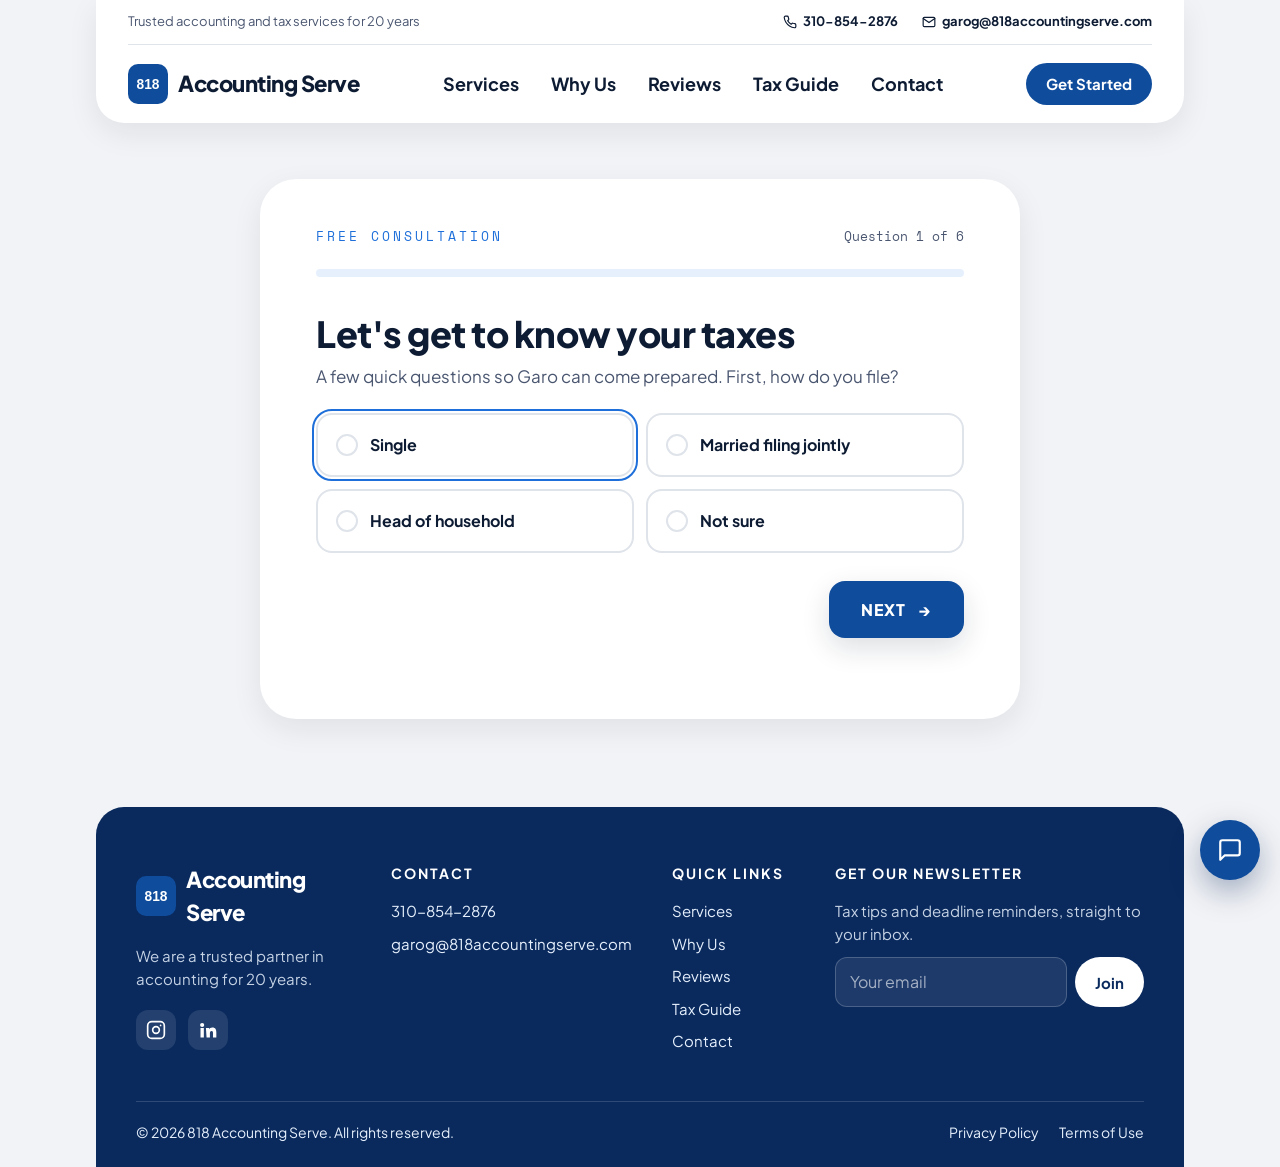
==== pages/consultation.html @ d9c1155b "landing page  work" ====
<!DOCTYPE html>
<html lang="en">
<head>
  <meta charset="UTF-8">
  <meta name="viewport" content="width=device-width, initial-scale=1.0">
  <title>Free Consultation | 818 Accounting Serve</title>
  <meta name="description" content="Answer a few quick questions and Garo will reach out about your free tax consultation.">
  <link rel="icon" href="../src/img/logo.svg" type="image/svg+xml">
  <link rel="preconnect" href="https://fonts.googleapis.com">
  <link rel="preconnect" href="https://fonts.gstatic.com" crossorigin>
  <link href="https://fonts.googleapis.com/css2?family=Plus+Jakarta+Sans:wght@500;600;700;800&family=Caveat+Brush&family=Space+Mono&display=swap" rel="stylesheet">
  <link rel="stylesheet" href="../src/css/styles.css">
</head>
<body>
  <div class="wrap">

    <!-- Header -->
    <header class="header">
      <div class="topbar">
        <span>Trusted accounting and tax services for 20 years</span>
        <div class="contact">
          <a href="tel:+13108542876">
            <svg viewBox="0 0 24 24" fill="none" stroke="currentColor" stroke-width="2" stroke-linecap="round" stroke-linejoin="round"><path d="M22 16.9v3a2 2 0 0 1-2.2 2 19.8 19.8 0 0 1-8.6-3.1 19.5 19.5 0 0 1-6-6A19.8 19.8 0 0 1 2.1 4.2 2 2 0 0 1 4.1 2h3a2 2 0 0 1 2 1.7c.1 1 .4 1.9.7 2.8a2 2 0 0 1-.5 2.1L8 9.9a16 16 0 0 0 6 6l1.3-1.3a2 2 0 0 1 2.1-.4c.9.3 1.8.6 2.8.7a2 2 0 0 1 1.7 2z"/></svg>
            310-854-2876
          </a>
          <a href="mailto:garog@818accountingserve.com">
            <svg viewBox="0 0 24 24" fill="none" stroke="currentColor" stroke-width="2" stroke-linecap="round" stroke-linejoin="round"><rect x="2" y="4" width="20" height="16" rx="2"/><path d="m22 6-10 7L2 6"/></svg>
            garog@818accountingserve.com
          </a>
        </div>
      </div>
      <div class="navbar">
        <a class="logo" href="../index.html">
          <img src="../src/img/logo.svg" alt="">
          Accounting Serve
        </a>
        <nav class="menu">
          <a href="services.html">Services</a>
          <a href="why-us.html">Why Us</a>
          <a href="reviews.html">Reviews</a>
          <a href="tax-guide.html">Tax Guide</a>
          <a href="contact.html">Contact</a>
        </nav>
        <a class="pill" href="contact.html">Get Started</a>
      </div>
    </header>

    <!-- Free consultation questionnaire (logic in src/js/consultation.js) -->
    <section class="section page-top">
      <div class="quiz">
        <div class="quiz-top">
          <div class="eyebrow">Free Consultation</div>
          <div class="quiz-count" id="quiz-count" aria-live="polite">Question 1 of 7</div>
        </div>
        <div class="quiz-progress" aria-hidden="true"><span id="quiz-bar"></span></div>

        <form id="quiz-form" novalidate>

          <fieldset class="step is-active" data-step="filing">
            <legend><h1>Let's get to know your taxes</h1></legend>
            <p class="step-lead">A few quick questions so Garo can come prepared. First, how do you file?</p>
            <div class="choices">
              <label class="choice"><input type="radio" name="filing" value="Single"><span>Single</span></label>
              <label class="choice"><input type="radio" name="filing" value="Married filing jointly"><span>Married filing jointly</span></label>
              <label class="choice"><input type="radio" name="filing" value="Head of household"><span>Head of household</span></label>
              <label class="choice"><input type="radio" name="filing" value="Not sure"><span>Not sure</span></label>
            </div>
            <div class="step-actions"><button class="btn primary" type="button" data-next>Next <span aria-hidden="true">&rarr;</span></button></div>
          </fieldset>

          <fieldset class="step" data-step="work">
            <legend><h2>How do you earn your income?</h2></legend>
            <div class="choices">
              <label class="choice"><input type="radio" name="work" value="Employee"><span>Employee<small>I get a W-2</small></span></label>
              <label class="choice"><input type="radio" name="work" value="Business owner"><span>Business owner<small>Self-employed, freelance or 1099</small></span></label>
              <label class="choice"><input type="radio" name="work" value="Both"><span>Both<small>A job plus a business or side gig</small></span></label>
              <label class="choice"><input type="radio" name="work" value="Retired or other"><span>Retired or other<small>Pension, Social Security, investments</small></span></label>
            </div>
            <div class="step-actions"><button class="btn primary" type="button" data-next>Next <span aria-hidden="true">&rarr;</span></button></div>
          </fieldset>

          <fieldset class="step" data-step="business" data-if-work="Business owner|Both">
            <legend><h2>How is your business set up?</h2></legend>
            <div class="choices">
              <label class="choice"><input type="radio" name="business" value="Sole proprietor"><span>Sole proprietor</span></label>
              <label class="choice"><input type="radio" name="business" value="LLC"><span>LLC</span></label>
              <label class="choice"><input type="radio" name="business" value="S corporation"><span>S corporation</span></label>
              <label class="choice"><input type="radio" name="business" value="Partnership or C corporation"><span>Partnership or C corporation</span></label>
              <label class="choice"><input type="radio" name="business" value="Not sure"><span>Not sure</span></label>
            </div>
            <div class="step-actions"><button class="btn primary" type="button" data-next>Next <span aria-hidden="true">&rarr;</span></button></div>
          </fieldset>

          <fieldset class="step" data-step="income">
            <legend><h2>Roughly what is your yearly household income?</h2></legend>
            <p class="step-lead">Slide to your best guess. It does not need to be exact.</p>
            <output class="income-value" id="income-value" for="income">$75,000</output>
            <input class="slider" type="range" id="income" name="income" min="0" max="500000" step="5000" value="75000" aria-label="Yearly household income">
            <div class="slider-scale" aria-hidden="true"><span>$0</span><span>$250k</span><span>$500k+</span></div>
            <div class="estimate">
              <div><small>Estimated federal income tax</small><strong id="est-tax">$0</strong></div>
              <div><small>Top tax bracket</small><strong id="est-bracket">0%</strong></div>
              <div><small>Effective rate</small><strong id="est-rate">0%</strong></div>
            </div>
            <p class="estimate-note" id="est-note">Rough estimate using the 2026 standard deduction, before credits. California tax is not included.</p>
            <div class="step-actions"><button class="btn primary" type="button" data-next>Next <span aria-hidden="true">&rarr;</span></button></div>
          </fieldset>

          <fieldset class="step" data-step="help">
            <legend><h2>What can Garo help you with?</h2></legend>
            <p class="step-lead">Pick all that apply.</p>
            <div class="choices">
              <label class="choice"><input type="checkbox" name="help" value="Tax preparation"><span>Tax preparation</span></label>
              <label class="choice"><input type="checkbox" name="help" value="Tax planning"><span>Lowering next year's taxes</span></label>
              <label class="choice"><input type="checkbox" name="help" value="Bookkeeping"><span>Bookkeeping</span></label>
              <label class="choice"><input type="checkbox" name="help" value="Payroll"><span>Payroll</span></label>
              <label class="choice"><input type="checkbox" name="help" value="IRS or FTB letter"><span>An IRS or FTB letter</span></label>
              <label class="choice"><input type="checkbox" name="help" value="Something else"><span>Something else</span></label>
            </div>
            <div class="step-actions"><button class="btn primary" type="button" data-next>Next <span aria-hidden="true">&rarr;</span></button></div>
          </fieldset>

          <fieldset class="step" data-step="plans">
            <legend><h2>Any big plans in the next year?</h2></legend>
            <p class="step-lead">Big life changes often mean tax savings. Pick all that apply.</p>
            <div class="choices">
              <label class="choice"><input type="checkbox" name="plans" value="Buying a home"><span>Buying a home</span></label>
              <label class="choice"><input type="checkbox" name="plans" value="Starting or growing a business"><span>Starting or growing a business</span></label>
              <label class="choice"><input type="checkbox" name="plans" value="Buying a vehicle or equipment for work"><span>Buying a vehicle or equipment for work</span></label>
              <label class="choice"><input type="checkbox" name="plans" value="Saving for retirement"><span>Saving for retirement</span></label>
              <label class="choice"><input type="checkbox" name="plans" value="Getting married or having a child"><span>Getting married or having a child</span></label>
              <label class="choice"><input type="checkbox" name="plans" value="Selling property or investments"><span>Selling property or investments</span></label>
              <label class="choice"><input type="checkbox" name="plans" value="None of these" data-exclusive><span>None of these</span></label>
            </div>
            <div class="step-actions"><button class="btn primary" type="button" data-next>Next <span aria-hidden="true">&rarr;</span></button></div>
          </fieldset>

          <fieldset class="step" data-step="contact">
            <legend><h2>Where can Garo reach you?</h2></legend>
            <p class="step-lead">Garo will follow up within one business day.</p>
            <div class="form">
              <label>Name
                <input type="text" name="name" autocomplete="name" required>
              </label>
              <label>Email
                <input type="email" name="email" autocomplete="email" required>
              </label>
              <label>Phone <span class="optional">(optional)</span>
                <input type="tel" name="phone" autocomplete="tel">
              </label>
              <label>Anything else Garo should know? <span class="optional">(optional)</span>
                <textarea name="notes"></textarea>
              </label>
            </div>
            <div class="step-actions"><button class="btn primary" type="submit">Send to Garo <span aria-hidden="true">&rarr;</span></button></div>
          </fieldset>

          <div class="step" data-step="done" tabindex="-1">
            <h2>Almost done!</h2>
            <div class="script">thank you</div>
            <p class="step-lead">Your email app should now be open with your answers filled in. Press <strong>send</strong> so they reach Garo.</p>
            <p class="step-lead">Nothing opened? Email <a href="mailto:garog@818accountingserve.com">garog@818accountingserve.com</a> or call <a href="tel:+13108542876">310-854-2876</a>.</p>
            <div class="step-actions"><a class="btn" href="../index.html">Back to Home</a></div>
          </div>

          <p class="quiz-error" id="quiz-error" aria-live="polite"></p>
          <button class="quiz-back" type="button" id="quiz-back" hidden><span aria-hidden="true">&larr;</span> Back</button>
        </form>
      </div>
    </section>
  </div>

  <!-- Footer -->
  <div class="wrap">
    <footer class="footer">
      <div class="footer-grid">
        <div>
          <a class="logo" href="../index.html">
            <img src="../src/img/logo.svg" alt="">
            Accounting Serve
          </a>
          <p>We are a trusted partner in accounting for 20 years.</p>
          <div class="social">
            <a href="https://www.instagram.com/" target="_blank" rel="noopener" aria-label="Instagram">
              <svg viewBox="0 0 24 24" fill="none" stroke="currentColor" stroke-width="2" stroke-linecap="round" stroke-linejoin="round"><rect x="2" y="2" width="20" height="20" rx="5"/><circle cx="12" cy="12" r="4"/><path d="M17.5 6.5h.01"/></svg>
            </a>
            <a href="https://www.linkedin.com/" target="_blank" rel="noopener" aria-label="LinkedIn">
              <svg viewBox="0 0 24 24" fill="currentColor"><path d="M4.98 3.5a2.5 2.5 0 1 1 0 5 2.5 2.5 0 0 1 0-5zM3 9.5h4V21H3zM9.5 9.5h3.8v1.6h.1c.5-1 1.8-2 3.8-2 4 0 4.8 2.6 4.8 6V21h-4v-5.1c0-1.2 0-2.8-1.7-2.8s-2 1.3-2 2.7V21h-4z"/></svg>
            </a>
          </div>
        </div>
        <div>
          <h4>Contact</h4>
          <ul>
            <li><a href="tel:+13108542876">310-854-2876</a></li>
            <li><a href="mailto:garog@818accountingserve.com">garog@818accountingserve.com</a></li>
          </ul>
        </div>
        <div>
          <h4>Quick Links</h4>
          <ul>
            <li><a href="services.html">Services</a></li>
            <li><a href="why-us.html">Why Us</a></li>
            <li><a href="reviews.html">Reviews</a></li>
            <li><a href="tax-guide.html">Tax Guide</a></li>
            <li><a href="contact.html">Contact</a></li>
          </ul>
        </div>
        <div>
          <h4>Get Our Newsletter</h4>
          <p>Tax tips and deadline reminders, straight to your inbox.</p>
          <form class="newsletter" id="newsletter-form">
            <input type="email" name="email" placeholder="Your email" aria-label="Your email" required>
            <button class="pill" type="submit">Join</button>
          </form>
        </div>
      </div>
      <div class="footer-bottom">
        <span>&copy; <span id="year">2026</span> 818 Accounting Serve. All rights reserved.</span>
        <nav>
          <a href="privacy.html">Privacy Policy</a>
          <a href="terms.html">Terms of Use</a>
        </nav>
      </div>
    </footer>
  </div>

  <script src="../src/js/main.js"></script>
  <script src="../src/js/chat.js"></script>
  <script src="../src/js/consultation.js"></script>
</body>
</html>
---- src/css/styles.css ----
/* 818 Accounting Serve: shared styles */

:root {
  --page: #f2f3f6;
  --white: #ffffff;
  --ink: #0d1b33;
  --muted: #4a5670;
  --blue-900: #0a2a5e;
  --blue-700: #0f4c9c;
  --blue-500: #1e6fd9;
  --blue-300: #6fa8f0;
  --blue-100: #e6f0fc;
  --line: #dfe3ea;
  --shadow: 0 10px 30px rgba(13, 27, 51, 0.08);
  --radius: 20px;
}

* { box-sizing: border-box; margin: 0; padding: 0; }

html { scroll-behavior: smooth; }

body {
  font-family: "Plus Jakarta Sans", system-ui, -apple-system, "Segoe UI", Roboto, sans-serif;
  background: var(--page);
  color: var(--ink);
  line-height: 1.5;
  overflow-x: hidden;
}

a { color: inherit; text-decoration: none; }

.wrap {
  max-width: 1120px;
  margin: 0 auto;
  padding: 0 16px;
}

/* ---------- Header ---------- */
.header {
  background: var(--white);
  border-radius: 0 0 28px 28px;
  box-shadow: var(--shadow);
  padding: 0 32px;
}
.topbar {
  display: flex;
  justify-content: space-between;
  align-items: center;
  gap: 16px;
  padding: 12px 0;
  border-bottom: 1px solid var(--line);
  font-size: 13px;
  color: var(--muted);
}
.topbar .contact { display: flex; gap: 24px; font-weight: 700; color: var(--ink); }
.topbar .contact a { display: inline-flex; align-items: center; gap: 6px; }
.topbar .contact a:hover { color: var(--blue-500); }
.topbar svg { width: 14px; height: 14px; }

.navbar {
  display: flex;
  justify-content: space-between;
  align-items: center;
  padding: 18px 0;
}
.logo {
  display: flex;
  align-items: center;
  gap: 10px;
  font-weight: 800;
  font-size: 22px;
  letter-spacing: -0.5px;
}
.logo img { width: 40px; height: 40px; }
.menu { display: flex; gap: 32px; font-weight: 700; font-size: 18px; }
.menu a:hover { color: var(--blue-500); }

.pill {
  display: inline-block;
  font-weight: 700;
  font-size: 15px;
  padding: 10px 20px;
  border-radius: 999px;
  background: var(--blue-700);
  color: var(--white);
  border: 0;
  cursor: pointer;
  font-family: inherit;
}
.pill:hover { background: var(--blue-500); }

/* ---------- Hero ---------- */
.hero {
  margin-top: 24px;
  background: var(--white);
  border-radius: 36px;
  box-shadow: var(--shadow);
  display: grid;
  grid-template-columns: 1.15fr 1fr;
  align-items: center;
  gap: 48px;
  padding: 64px 56px;
}
.hero h1 {
  font-size: clamp(40px, 5.6vw, 66px);
  font-weight: 800;
  line-height: 1.02;
  letter-spacing: -2px;
}
.script {
  font-family: "Caveat Brush", cursive;
  color: var(--blue-500);
  font-size: clamp(44px, 6vw, 72px);
  line-height: 1.1;
  margin: 12px 0 16px;
  transform: rotate(-3deg);
  display: inline-block;
}
.hero p {
  color: var(--muted);
  font-size: 18px;
  line-height: 1.6;
  max-width: 460px;
  margin-bottom: 32px;
}
.hero-actions { display: flex; flex-wrap: wrap; gap: 16px; }

.btn {
  display: inline-flex;
  align-items: center;
  gap: 12px;
  padding: 18px 32px;
  border-radius: 16px;
  background: var(--white);
  box-shadow: 0 10px 28px rgba(13, 27, 51, 0.14);
  font-weight: 800;
  font-size: 16px;
  letter-spacing: 1px;
  text-transform: uppercase;
  transition: transform 0.2s ease, box-shadow 0.2s ease;
  border: 0;
  cursor: pointer;
  font-family: inherit;
  color: var(--ink);
}
.btn:hover { transform: translateY(-2px); box-shadow: 0 14px 34px rgba(13, 27, 51, 0.18); }
.btn.primary { background: var(--blue-700); color: var(--white); }
.btn.primary:hover { background: var(--blue-500); }

/* services panel on the right of the hero */
.panel {
  background: linear-gradient(160deg, var(--blue-900), var(--blue-700) 60%, var(--blue-500));
  color: var(--white);
  border-radius: 28px;
  padding: 32px;
  box-shadow: 0 24px 50px rgba(10, 42, 94, 0.28);
}
.panel .mono {
  font-family: "Space Mono", monospace;
  font-size: 13px;
  letter-spacing: 3px;
  opacity: 0.8;
  margin-bottom: 8px;
}
.panel h2 { font-size: 26px; font-weight: 800; margin-bottom: 20px; }
.panel ul { list-style: none; display: grid; gap: 12px; }
.panel li a {
  display: flex;
  align-items: center;
  gap: 14px;
  padding: 14px 16px;
  border-radius: 14px;
  background: rgba(255, 255, 255, 0.1);
  border: 1px solid rgba(255, 255, 255, 0.16);
  font-weight: 700;
  transition: background 0.2s ease;
}
.panel li a:hover { background: rgba(255, 255, 255, 0.18); }
.panel li svg { width: 22px; height: 22px; flex-shrink: 0; }
.panel li span { margin-left: auto; opacity: 0.7; }

/* ---------- Sections ---------- */
.section { margin-top: 88px; }
.section-head { padding-left: 20px; margin-bottom: 32px; max-width: 720px; }
.eyebrow {
  font-family: "Space Mono", monospace;
  font-size: 13px;
  letter-spacing: 3px;
  text-transform: uppercase;
  color: var(--blue-500);
  margin-bottom: 8px;
}
.section-head h2 {
  font-size: clamp(32px, 4.5vw, 48px);
  font-weight: 800;
  letter-spacing: -1px;
  line-height: 1.1;
  margin-bottom: 12px;
}
.section-head p { color: var(--muted); font-size: 18px; }

/* subpages: the section title is the page heading */
.section.page-top { margin-top: 56px; }
.section-head h1 {
  font-size: clamp(36px, 5.5vw, 56px);
  font-weight: 800;
  letter-spacing: -1.5px;
  line-height: 1.05;
  margin-bottom: 12px;
}
.card[id] { scroll-margin-top: 24px; }
.card:target { outline: 3px solid var(--blue-500); }

.grid { display: grid; gap: 24px; }
.grid.three { grid-template-columns: repeat(3, 1fr); }
.grid.four { grid-template-columns: repeat(4, 1fr); }

.card {
  background: var(--white);
  border-radius: var(--radius);
  box-shadow: var(--shadow);
  padding: 28px 24px;
}
.card .icon {
  width: 48px;
  height: 48px;
  border-radius: 14px;
  background: var(--blue-100);
  color: var(--blue-700);
  display: grid;
  place-items: center;
  margin-bottom: 20px;
}
.card .icon svg { width: 24px; height: 24px; }
.card h3 { font-size: 20px; margin-bottom: 8px; }
.card p { color: var(--muted); }

/* why choose: big statement cards like the feature row */
.why .card { min-height: 230px; }
.why .card p.big {
  font-size: 21px;
  font-weight: 700;
  line-height: 1.2;
  color: var(--muted);
}
.why .card p.big b { color: var(--blue-700); font-weight: 800; }
.why .card:nth-child(even) p.big b { color: var(--blue-500); }

/* testimonials */
.quote { display: flex; flex-direction: column; gap: 20px; }
.stars { color: var(--blue-500); letter-spacing: 3px; font-size: 18px; }
.quote blockquote { font-size: 17px; line-height: 1.6; color: var(--ink); }
.quote .who { margin-top: auto; display: flex; align-items: center; gap: 12px; }
.quote .avatar {
  width: 40px;
  height: 40px;
  border-radius: 50%;
  background: var(--blue-100);
  color: var(--blue-700);
  display: grid;
  place-items: center;
  font-weight: 800;
}
.quote .who strong { display: block; font-size: 15px; }
.quote .who small { color: var(--muted); }

/* contact call to action */
.cta {
  background: var(--white);
  border-radius: 36px;
  box-shadow: var(--shadow);
  display: grid;
  grid-template-columns: 1fr 1.2fr;
  gap: 48px;
  padding: 56px;
}
.cta h2 { font-size: clamp(32px, 4.5vw, 46px); font-weight: 800; letter-spacing: -1px; line-height: 1.1; }
.cta .script { font-size: clamp(36px, 5vw, 54px); }
.cta p { color: var(--muted); font-size: 17px; margin-bottom: 24px; }
.cta .details { list-style: none; display: grid; gap: 12px; font-weight: 700; }
.cta .details a { display: inline-flex; align-items: center; gap: 10px; }
.cta .details a:hover { color: var(--blue-500); }
.cta .details svg { width: 18px; height: 18px; color: var(--blue-700); }

.form { display: grid; gap: 16px; }
.form label { font-weight: 700; font-size: 14px; display: grid; gap: 6px; }
.form input,
.form textarea {
  font: inherit;
  font-weight: 500;
  padding: 14px 16px;
  border-radius: 12px;
  border: 1px solid var(--line);
  background: var(--page);
  color: var(--ink);
}
.form input:focus,
.form textarea:focus { outline: 2px solid var(--blue-500); border-color: transparent; background: var(--white); }
.form textarea { min-height: 140px; resize: vertical; }
.form .btn { justify-self: start; }
.form-note { font-size: 14px; color: var(--muted); min-height: 1em; }

/* ---------- Footer ---------- */
.footer {
  margin-top: 88px;
  background: var(--blue-900);
  color: var(--white);
  border-radius: 28px 28px 0 0;
  padding: 56px 40px 24px;
}
.footer-grid {
  display: grid;
  grid-template-columns: 1.4fr 1fr 0.8fr 1.3fr;
  gap: 40px;
}
.footer .logo { margin-bottom: 16px; }
.footer p { color: var(--blue-100); opacity: 0.85; font-size: 15px; }
.footer h4 { font-size: 14px; letter-spacing: 2px; text-transform: uppercase; margin-bottom: 16px; }
.footer ul { list-style: none; display: grid; gap: 10px; font-size: 15px; color: var(--blue-100); }
.footer ul a:hover { color: var(--white); text-decoration: underline; }

.social { display: flex; gap: 12px; margin-top: 20px; }
.social a {
  width: 40px;
  height: 40px;
  border-radius: 12px;
  background: rgba(255, 255, 255, 0.1);
  display: grid;
  place-items: center;
}
.social a:hover { background: var(--blue-500); }
.social svg { width: 20px; height: 20px; }

.newsletter { display: flex; gap: 8px; margin-top: 12px; }
.newsletter input {
  flex: 1;
  min-width: 0;
  font: inherit;
  padding: 12px 14px;
  border-radius: 12px;
  border: 1px solid rgba(255, 255, 255, 0.2);
  background: rgba(255, 255, 255, 0.08);
  color: var(--white);
}
.newsletter input::placeholder { color: rgba(255, 255, 255, 0.6); }
.newsletter .pill { background: var(--white); color: var(--blue-900); }
.newsletter .pill:hover { background: var(--blue-100); }

.footer-bottom {
  margin-top: 48px;
  padding-top: 20px;
  border-top: 1px solid rgba(255, 255, 255, 0.15);
  display: flex;
  justify-content: space-between;
  flex-wrap: wrap;
  gap: 12px;
  font-size: 14px;
  color: var(--blue-100);
}
.footer-bottom nav { display: flex; gap: 20px; }
.footer-bottom a:hover { color: var(--white); text-decoration: underline; }

/* ---------- Legal pages ---------- */
.legal {
  margin-top: 24px;
  background: var(--white);
  border-radius: 36px;
  box-shadow: var(--shadow);
  padding: 56px;
}
.legal h1 { font-size: clamp(34px, 5vw, 48px); letter-spacing: -1px; margin-bottom: 8px; }
.legal .updated { color: var(--muted); margin-bottom: 32px; }
.legal h2 { font-size: 22px; margin: 28px 0 8px; }
.legal p, .legal li { color: var(--muted); font-size: 17px; line-height: 1.7; }
.legal ul { padding-left: 22px; }
.legal a { color: var(--blue-700); text-decoration: underline; }

/* ---------- Tax guide ---------- */
.guide section { scroll-margin-top: 24px; }
.guide li { margin-bottom: 6px; }
.guide li strong { color: var(--ink); }
.toc {
  background: var(--blue-100);
  border-radius: var(--radius);
  padding: 28px 32px;
  margin-bottom: 16px;
}
.toc h2 { margin: 0 0 12px; font-size: 14px; letter-spacing: 2px; text-transform: uppercase; color: var(--blue-700); }
.toc ol { padding-left: 22px; columns: 2; column-gap: 40px; }
.toc li { font-weight: 700; break-inside: avoid; }
.legal .toc a { color: var(--ink); text-decoration: none; }
.legal .toc a:hover { color: var(--blue-500); text-decoration: underline; }
.table-wrap { overflow-x: auto; margin: 12px 0 16px; border: 1px solid var(--line); border-radius: 14px; }
.guide table { width: 100%; border-collapse: collapse; font-size: 16px; }
.guide th, .guide td { text-align: left; padding: 12px 16px; border-bottom: 1px solid var(--line); vertical-align: top; }
.guide th { background: var(--page); font-weight: 800; }
.guide td { color: var(--muted); }
.guide tr:last-child td { border-bottom: 0; }
.guide td:first-child { font-weight: 700; color: var(--ink); white-space: nowrap; }
#preparer td:first-child { white-space: normal; }
.guide .disclaimer { font-size: 14px; margin-top: 16px; }

/* ---------- Chat assistant ---------- */
.chat { position: fixed; right: 20px; bottom: 20px; z-index: 50; }
.chat-toggle {
  width: 60px;
  height: 60px;
  border-radius: 50%;
  border: 0;
  background: var(--blue-700);
  color: var(--white);
  box-shadow: 0 12px 30px rgba(10, 42, 94, 0.35);
  display: grid;
  place-items: center;
  cursor: pointer;
}
.chat-toggle:hover { background: var(--blue-500); }
.chat-toggle svg { width: 26px; height: 26px; }
.chat-panel {
  position: absolute;
  right: 0;
  bottom: 76px;
  width: 360px;
  max-width: calc(100vw - 32px);
  height: 520px;
  max-height: calc(100vh - 120px);
  background: var(--white);
  border-radius: var(--radius);
  box-shadow: 0 24px 60px rgba(13, 27, 51, 0.25);
  display: flex;
  flex-direction: column;
  overflow: hidden;
}
.chat-panel[hidden] { display: none; }
.chat-head {
  display: flex;
  justify-content: space-between;
  align-items: center;
  gap: 12px;
  padding: 16px 18px;
  background: var(--blue-700);
  color: var(--white);
}
.chat-head strong { display: block; font-size: 16px; }
.chat-head small { font-size: 12px; opacity: 0.85; }
.chat-actions { display: flex; align-items: center; gap: 4px; }
.chat-close,
.chat-expand {
  width: 36px;
  height: 36px;
  border-radius: 10px;
  background: none;
  border: 0;
  color: var(--white);
  font-size: 28px;
  line-height: 1;
  cursor: pointer;
  display: grid;
  place-items: center;
}
.chat-close:hover,
.chat-expand:hover { background: rgba(255, 255, 255, 0.15); }
.chat-expand svg { width: 18px; height: 18px; }
.chat-expand .icon-shrink,
.chat.fullscreen .chat-expand .icon-expand { display: none; }
.chat.fullscreen .chat-expand .icon-shrink { display: block; }

/* full screen chat */
body.chat-locked { overflow: hidden; }
.chat.fullscreen .chat-toggle { display: none; }
.chat.fullscreen .chat-panel {
  position: fixed;
  inset: 0;
  width: 100%;
  max-width: none;
  height: 100%;
  max-height: none;
  border-radius: 0;
}
.chat.fullscreen .chat-log,
.chat.fullscreen .chat-form,
.chat.fullscreen .chat-note {
  width: 100%;
  max-width: 820px;
  margin: 0 auto;
}
.chat.fullscreen .chat-log { padding: 24px 16px; }
.chat.fullscreen .chat-msg { font-size: 16px; }
.chat.fullscreen .chat-form { border-top: 0; padding: 16px; }
.chat-log {
  flex: 1;
  overflow-y: auto;
  padding: 16px;
  display: flex;
  flex-direction: column;
  gap: 10px;
  background: var(--page);
}
.chat-msg {
  max-width: 85%;
  padding: 10px 14px;
  border-radius: 14px;
  font-size: 15px;
  line-height: 1.5;
  white-space: pre-wrap;
}
.chat-msg.assistant { align-self: flex-start; background: var(--white); border: 1px solid var(--line); }
.chat-msg.user { align-self: flex-end; background: var(--blue-700); color: var(--white); }
.chat-msg.pending { color: var(--muted); font-style: italic; }
.chat-form { display: flex; gap: 8px; padding: 12px; border-top: 1px solid var(--line); }
.chat-form input {
  flex: 1;
  min-width: 0;
  font: inherit;
  padding: 10px 14px;
  border-radius: 12px;
  border: 1px solid var(--line);
}
.chat-form input:focus { outline: 2px solid var(--blue-500); border-color: transparent; }
.chat-form .pill:disabled { opacity: 0.6; cursor: default; }
.chat-note { font-size: 12px; color: var(--muted); padding: 0 14px 12px; }
.chat-note a { color: var(--blue-700); font-weight: 700; }

/* ---------- Free consultation questionnaire ---------- */
.quiz {
  max-width: 760px;
  margin: 0 auto;
  background: var(--white);
  border-radius: 36px;
  box-shadow: var(--shadow);
  padding: 48px 56px;
  overflow: hidden;
}
.quiz-top { display: flex; justify-content: space-between; align-items: baseline; gap: 16px; }
.quiz-count { font-family: "Space Mono", monospace; font-size: 13px; color: var(--muted); white-space: nowrap; }
.quiz-progress { height: 8px; border-radius: 99px; background: var(--blue-100); margin: 14px 0 36px; overflow: hidden; }
.quiz-progress span {
  display: block;
  height: 100%;
  width: 0;
  border-radius: inherit;
  background: linear-gradient(90deg, var(--blue-700), var(--blue-500));
  transition: width 0.45s ease;
}
.quiz fieldset { border: 0; min-width: 0; }
.quiz legend { padding: 0; }
.quiz h1, .quiz h2 { font-size: clamp(26px, 4vw, 36px); font-weight: 800; letter-spacing: -0.5px; line-height: 1.15; margin-bottom: 10px; }
.step-lead { color: var(--muted); font-size: 17px; margin-bottom: 24px; }
.step-lead a { color: var(--blue-700); font-weight: 700; text-decoration: underline; }

.step { display: none; }
.step.is-active { display: block; animation: step-in 0.45s cubic-bezier(0.2, 0.8, 0.2, 1); }
.step.is-active.from-left { animation-name: step-in-left; }
@keyframes step-in { from { opacity: 0; transform: translateX(48px); } to { opacity: 1; transform: none; } }
@keyframes step-in-left { from { opacity: 0; transform: translateX(-48px); } to { opacity: 1; transform: none; } }
.step.is-active .choice { animation: choice-in 0.4s ease backwards; }
.step.is-active .choice:nth-child(2) { animation-delay: 0.05s; }
.step.is-active .choice:nth-child(3) { animation-delay: 0.1s; }
.step.is-active .choice:nth-child(4) { animation-delay: 0.15s; }
.step.is-active .choice:nth-child(5) { animation-delay: 0.2s; }
.step.is-active .choice:nth-child(6) { animation-delay: 0.25s; }
.step.is-active .choice:nth-child(7) { animation-delay: 0.3s; }
@keyframes choice-in { from { opacity: 0; transform: translateY(12px); } to { opacity: 1; transform: none; } }

.choices { display: grid; grid-template-columns: 1fr 1fr; gap: 12px; }
.choice { position: relative; cursor: pointer; }
.choice input { position: absolute; opacity: 0; pointer-events: none; }
.choice span {
  display: block;
  height: 100%;
  padding: 18px 20px 18px 52px;
  border: 2px solid var(--line);
  border-radius: 16px;
  font-weight: 700;
  transition: border-color 0.2s ease, background 0.2s ease, transform 0.2s ease;
}
.choice span::before {
  content: "";
  position: absolute;
  left: 20px;
  top: 21px;
  width: 18px;
  height: 18px;
  border: 2px solid var(--line);
  border-radius: 50%;
  background: var(--white);
  transition: all 0.2s ease;
}
.choice input[type="checkbox"] + span::before { border-radius: 6px; }
.choice small { display: block; font-weight: 500; font-size: 14px; color: var(--muted); margin-top: 2px; }
.choice:hover span { border-color: var(--blue-300); transform: translateY(-2px); }
.choice input:checked + span { border-color: var(--blue-500); background: var(--blue-100); }
.choice input:checked + span::before { border-color: var(--blue-500); background: var(--blue-500); box-shadow: inset 0 0 0 3px var(--white); }
.choice input:focus-visible + span { outline: 2px solid var(--blue-500); outline-offset: 2px; }

.income-value { display: block; font-size: clamp(40px, 7vw, 56px); font-weight: 800; color: var(--blue-700); letter-spacing: -1px; margin-bottom: 12px; }
.slider {
  --fill: 15%;
  -webkit-appearance: none;
  appearance: none;
  width: 100%;
  height: 10px;
  border-radius: 99px;
  background: linear-gradient(90deg, var(--blue-500) var(--fill), var(--blue-100) var(--fill));
  cursor: pointer;
}
.slider::-webkit-slider-thumb {
  -webkit-appearance: none;
  width: 30px;
  height: 30px;
  border-radius: 50%;
  background: var(--white);
  border: 4px solid var(--blue-700);
  box-shadow: 0 4px 14px rgba(13, 27, 51, 0.25);
  transition: transform 0.15s ease;
}
.slider::-moz-range-thumb {
  width: 22px;
  height: 22px;
  border-radius: 50%;
  background: var(--white);
  border: 4px solid var(--blue-700);
  box-shadow: 0 4px 14px rgba(13, 27, 51, 0.25);
}
.slider:active::-webkit-slider-thumb { transform: scale(1.15); }
.slider:focus-visible { outline: 2px solid var(--blue-500); outline-offset: 6px; }
.slider-scale { display: flex; justify-content: space-between; font-size: 13px; color: var(--muted); margin: 8px 0 24px; }
.estimate { display: grid; grid-template-columns: repeat(3, 1fr); gap: 12px; }
.estimate div { background: var(--page); border-radius: 16px; padding: 16px; }
.estimate small { display: block; font-size: 13px; color: var(--muted); }
.estimate strong { font-size: 24px; font-weight: 800; color: var(--ink); }
.estimate-note { font-size: 13px; color: var(--muted); margin-top: 10px; }

.quiz .form .optional { font-weight: 500; color: var(--muted); }
.step-actions { margin-top: 28px; display: flex; justify-content: flex-end; }
.quiz-error { color: #b42318; font-weight: 700; font-size: 14px; min-height: 1.5em; margin-top: 12px; }
.quiz-back {
  background: none;
  border: 0;
  font: inherit;
  font-weight: 700;
  color: var(--muted);
  cursor: pointer;
  padding: 6px 0;
}
.quiz-back:hover { color: var(--blue-500); }
.step[data-step="done"] { text-align: center; }
.step[data-step="done"] .script { font-size: clamp(40px, 6vw, 60px); }
.step[data-step="done"] .step-actions { justify-content: center; }

@media (prefers-reduced-motion: reduce) {
  .step.is-active, .step.is-active .choice { animation: none; }
  .quiz-progress span, .choice span { transition: none; }
}

/* ---------- Responsive ---------- */
@media (max-width: 960px) {
  .menu { display: none; }
  .hero, .cta { grid-template-columns: 1fr; padding: 48px 28px; }
  .grid.three, .grid.four { grid-template-columns: repeat(2, 1fr); }
  .footer-grid { grid-template-columns: 1fr 1fr; }
}
@media (max-width: 600px) {
  .header { padding: 0 20px; }
  .topbar { flex-direction: column; align-items: flex-start; gap: 6px; }
  .topbar .contact { flex-wrap: wrap; gap: 6px 18px; }
  .navbar .pill { display: none; }
  .hero, .cta, .legal { padding: 36px 20px; border-radius: 28px; }
  .panel { padding: 24px 20px; }
  .grid.three, .grid.four, .footer-grid { grid-template-columns: 1fr; }
  .why .card { min-height: 0; }
  .toc { padding: 24px 20px; }
  .toc ol { columns: 1; }
  .quiz { padding: 32px 20px; border-radius: 28px; }
  .choices, .estimate { grid-template-columns: 1fr; }
  .estimate div { display: flex; justify-content: space-between; align-items: center; }
  .section-head { padding-left: 4px; }
  .footer { padding: 40px 20px 24px; }
}
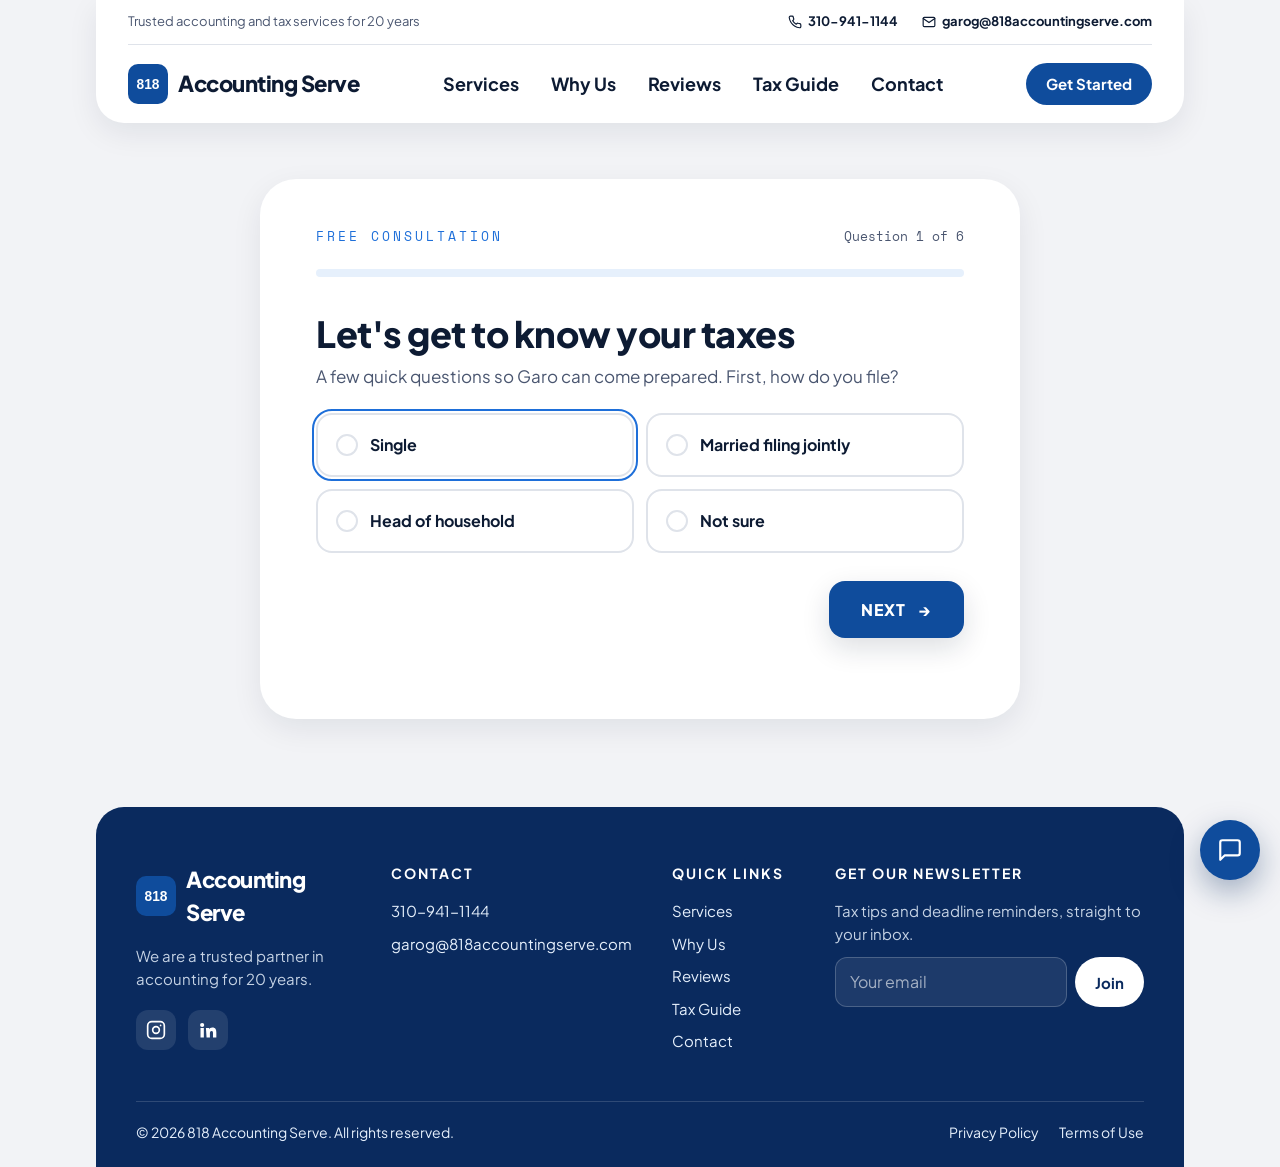
==== commit b1d29c98: "landing page" ====
--- a/pages/consultation.html
+++ b/pages/consultation.html
@@ -19,9 +19,9 @@
       <div class="topbar">
         <span>Trusted accounting and tax services for 20 years</span>
         <div class="contact">
-          <a href="tel:+13108542876">
+          <a href="tel:+13109411144">
             <svg viewBox="0 0 24 24" fill="none" stroke="currentColor" stroke-width="2" stroke-linecap="round" stroke-linejoin="round"><path d="M22 16.9v3a2 2 0 0 1-2.2 2 19.8 19.8 0 0 1-8.6-3.1 19.5 19.5 0 0 1-6-6A19.8 19.8 0 0 1 2.1 4.2 2 2 0 0 1 4.1 2h3a2 2 0 0 1 2 1.7c.1 1 .4 1.9.7 2.8a2 2 0 0 1-.5 2.1L8 9.9a16 16 0 0 0 6 6l1.3-1.3a2 2 0 0 1 2.1-.4c.9.3 1.8.6 2.8.7a2 2 0 0 1 1.7 2z"/></svg>
-            310-854-2876
+            310-941-1144
           </a>
           <a href="mailto:garog@818accountingserve.com">
             <svg viewBox="0 0 24 24" fill="none" stroke="currentColor" stroke-width="2" stroke-linecap="round" stroke-linejoin="round"><rect x="2" y="4" width="20" height="16" rx="2"/><path d="m22 6-10 7L2 6"/></svg>
@@ -159,7 +159,7 @@
             <h2>Almost done!</h2>
             <div class="script">thank you</div>
             <p class="step-lead">Your email app should now be open with your answers filled in. Press <strong>send</strong> so they reach Garo.</p>
-            <p class="step-lead">Nothing opened? Email <a href="mailto:garog@818accountingserve.com">garog@818accountingserve.com</a> or call <a href="tel:+13108542876">310-854-2876</a>.</p>
+            <p class="step-lead">Nothing opened? Email <a href="mailto:garog@818accountingserve.com">garog@818accountingserve.com</a> or call <a href="tel:+13109411144">310-941-1144</a>.</p>
             <div class="step-actions"><a class="btn" href="../index.html">Back to Home</a></div>
           </div>
 
@@ -192,7 +192,7 @@
         <div>
           <h4>Contact</h4>
           <ul>
-            <li><a href="tel:+13108542876">310-854-2876</a></li>
+            <li><a href="tel:+13109411144">310-941-1144</a></li>
             <li><a href="mailto:garog@818accountingserve.com">garog@818accountingserve.com</a></li>
           </ul>
         </div>
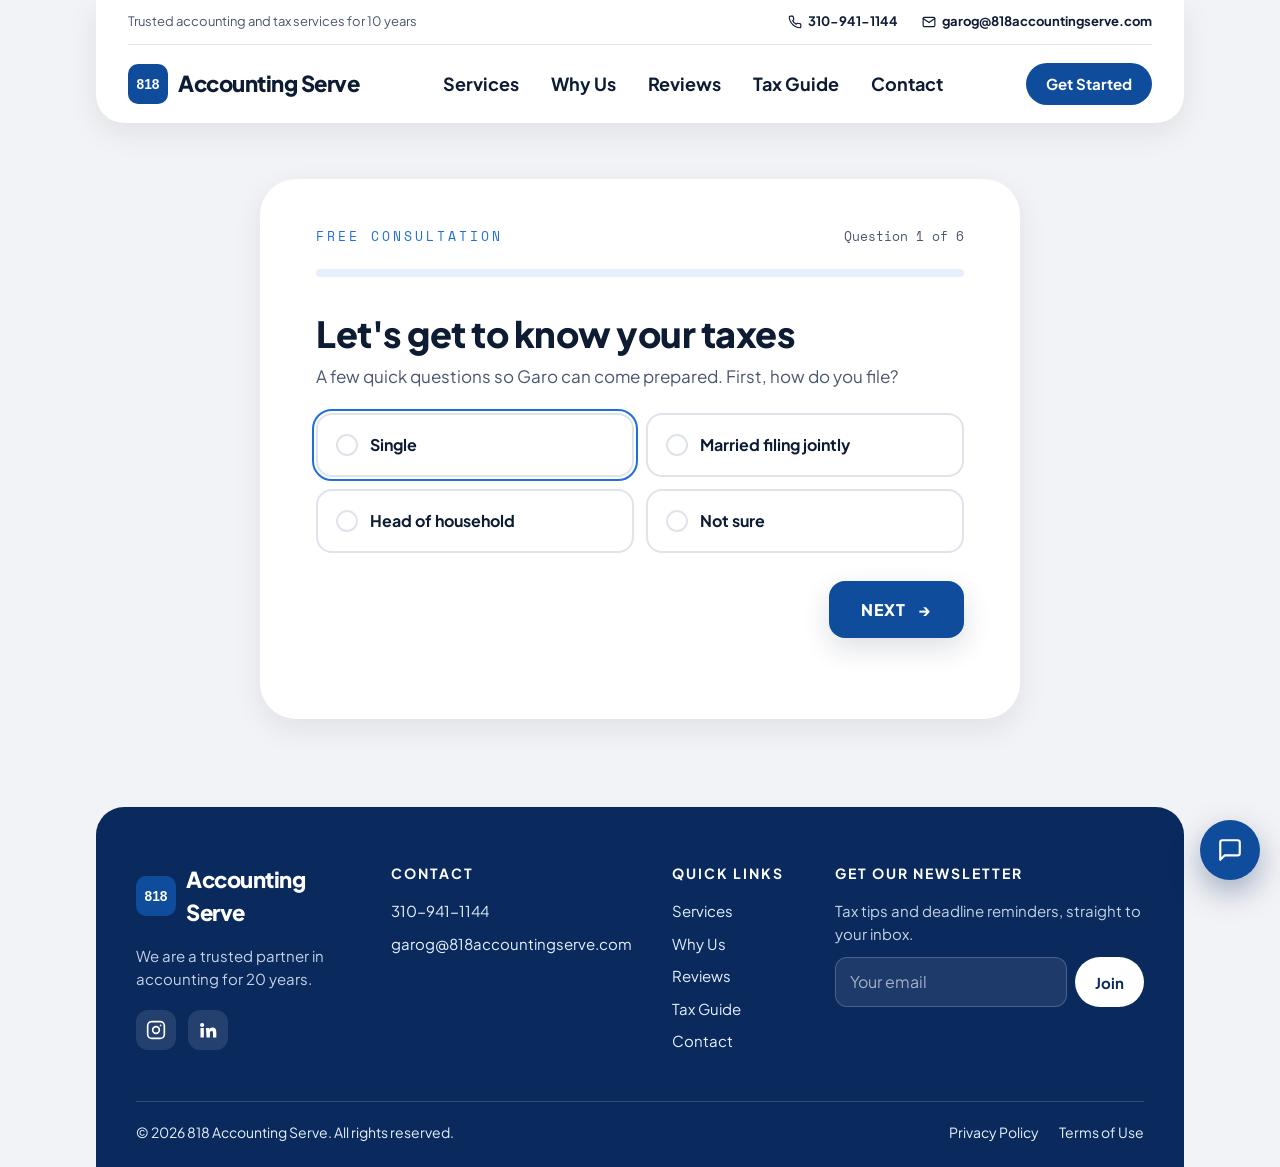
==== commit 7005161f: "landing page" ====
--- a/pages/consultation.html
+++ b/pages/consultation.html
@@ -17,7 +17,7 @@
     <!-- Header -->
     <header class="header">
       <div class="topbar">
-        <span>Trusted accounting and tax services for 20 years</span>
+        <span>Trusted accounting and tax services for 10 years</span>
         <div class="contact">
           <a href="tel:+13109411144">
             <svg viewBox="0 0 24 24" fill="none" stroke="currentColor" stroke-width="2" stroke-linecap="round" stroke-linejoin="round"><path d="M22 16.9v3a2 2 0 0 1-2.2 2 19.8 19.8 0 0 1-8.6-3.1 19.5 19.5 0 0 1-6-6A19.8 19.8 0 0 1 2.1 4.2 2 2 0 0 1 4.1 2h3a2 2 0 0 1 2 1.7c.1 1 .4 1.9.7 2.8a2 2 0 0 1-.5 2.1L8 9.9a16 16 0 0 0 6 6l1.3-1.3a2 2 0 0 1 2.1-.4c.9.3 1.8.6 2.8.7a2 2 0 0 1 1.7 2z"/></svg>
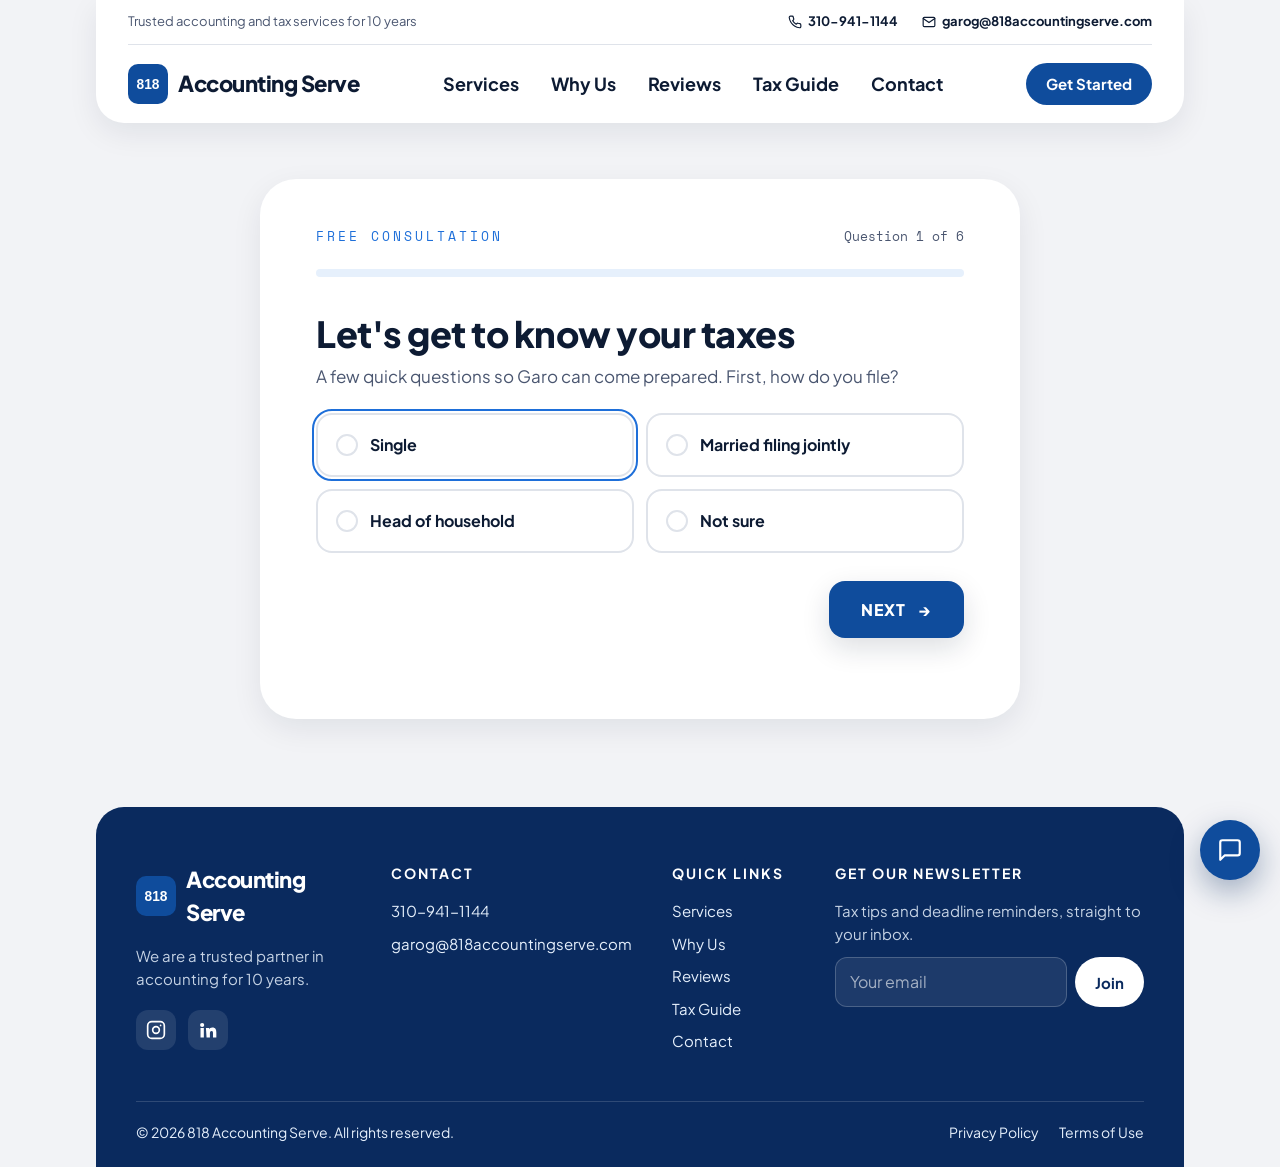
==== commit 5b759d25: "landing page" ====
--- a/pages/consultation.html
+++ b/pages/consultation.html
@@ -179,7 +179,7 @@
             <img src="../src/img/logo.svg" alt="">
             Accounting Serve
           </a>
-          <p>We are a trusted partner in accounting for 20 years.</p>
+          <p>We are a trusted partner in accounting for 10 years.</p>
           <div class="social">
             <a href="https://www.instagram.com/" target="_blank" rel="noopener" aria-label="Instagram">
               <svg viewBox="0 0 24 24" fill="none" stroke="currentColor" stroke-width="2" stroke-linecap="round" stroke-linejoin="round"><rect x="2" y="2" width="20" height="20" rx="5"/><circle cx="12" cy="12" r="4"/><path d="M17.5 6.5h.01"/></svg>
